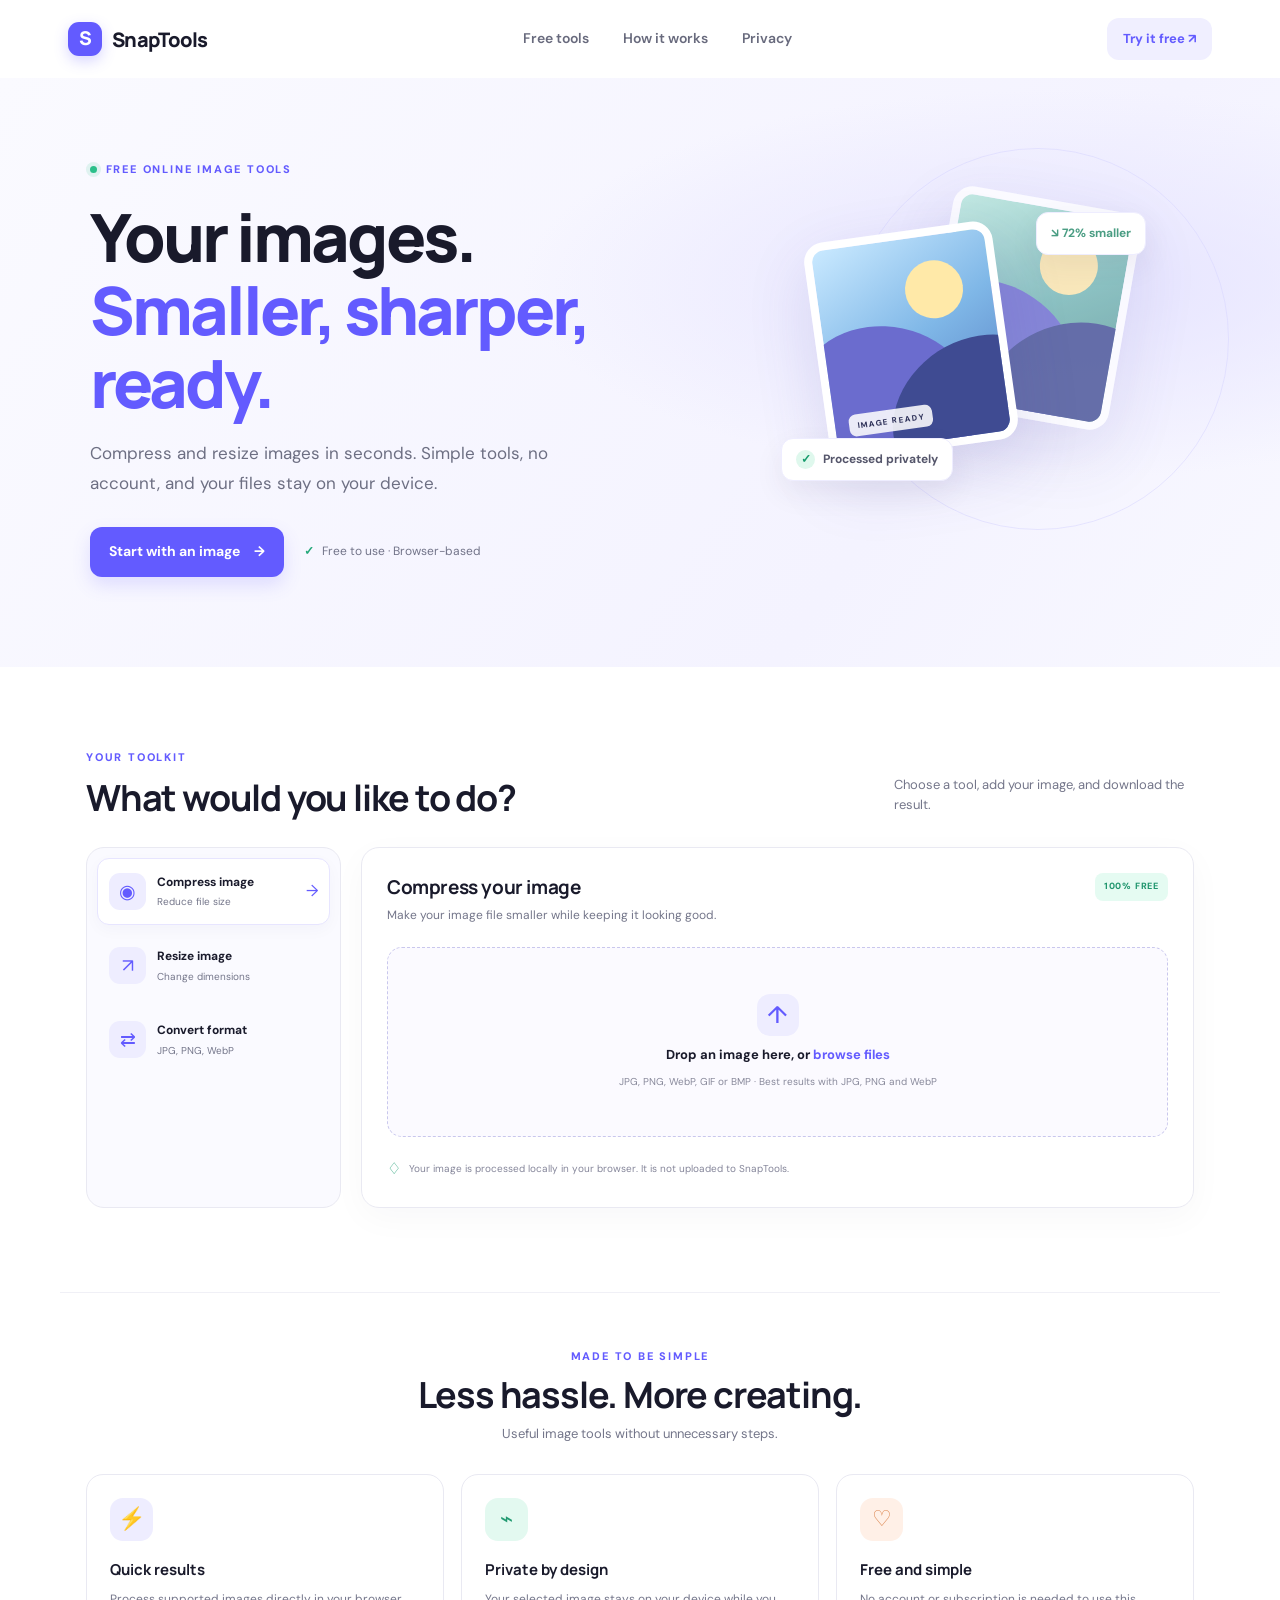
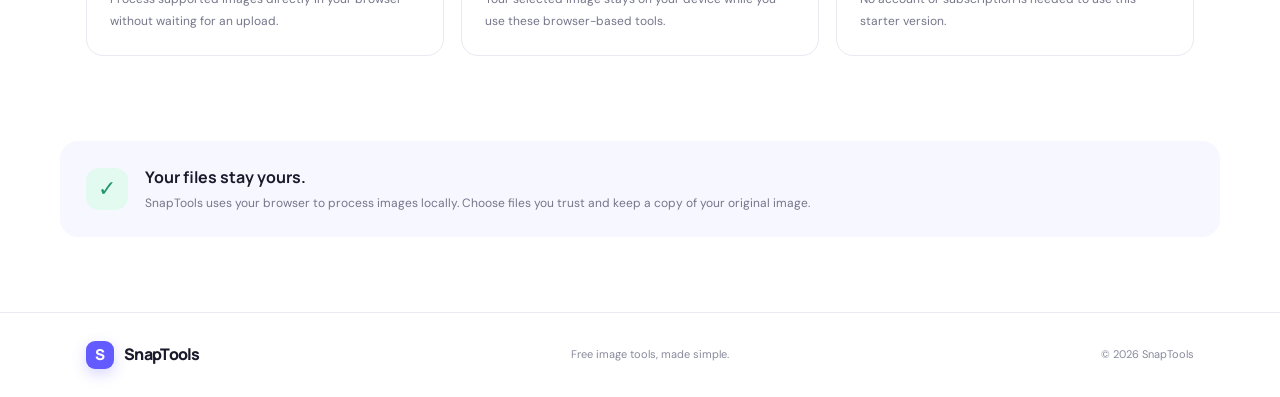
==== index.html @ 1ac456c7 "Launch SnapTools website" ====
<!doctype html>
<html lang="en">
<head>
  <meta charset="utf-8">
  <meta name="viewport" content="width=device-width, initial-scale=1">
  <meta name="theme-color" content="#635bff">
  <meta name="description" content="Discover free online tools with SnapTools. Count words, convert text case, and generate secure random passwords quickly and easily.">
  <meta name="robots" content="index, follow">
  <meta name="author" content="SnapTools">
  <meta property="og:title" content="SnapTools — Free Online Tools">
  <meta property="og:description" content="Discover free online tools with SnapTools. Count words, convert text case, and generate secure random passwords quickly and easily.">
  <meta property="og:type" content="website">
  <meta property="og:site_name" content="SnapTools">
  <meta name="twitter:card" content="summary">
  <meta name="twitter:title" content="SnapTools — Free Online Tools">
  <meta name="twitter:description" content="Discover free online tools with SnapTools. Count words, convert text case, and generate secure random passwords quickly and easily.">
  <title>SnapTools — Free Online Tools</title>
  <link rel="stylesheet" href="style.css">
  <script src="app.js" defer></script>
</head>
<body>
  <header class="site-header">
    <a class="brand" href="#" aria-label="SnapTools home"><span class="brand-mark">S</span> SnapTools</a>
    <nav class="nav-links" aria-label="Main navigation">
      <a href="#tools">Free tools</a>
      <a href="#how-it-works">How it works</a>
      <a href="#privacy">Privacy</a>
    </nav>
    <a class="header-cta" href="#tools">Try it free <span aria-hidden="true">↗</span></a>
  </header>

  <main>
    <section class="hero">
      <div class="eyebrow"><span class="status-dot"></span> FREE ONLINE IMAGE TOOLS</div>
      <h1>Your images.<br><span>Smaller, sharper, ready.</span></h1>
      <p class="hero-copy">Compress and resize images in seconds. Simple tools, no account, and your files stay on your device.</p>
      <div class="hero-actions">
        <a class="primary-button" href="#tools">Start with an image <span aria-hidden="true">→</span></a>
        <span class="trust-note"><span aria-hidden="true">✓</span> Free to use · Browser-based</span>
      </div>
      <div class="hero-art" aria-hidden="true">
        <div class="art-card art-card-back"><span class="art-sun"></span><span class="art-hill hill-one"></span><span class="art-hill hill-two"></span></div>
        <div class="art-card art-card-front"><span class="art-sun"></span><span class="art-hill hill-one"></span><span class="art-hill hill-two"></span><span class="art-label">IMAGE READY</span></div>
        <div class="floating-chip chip-top">↘ 72% smaller</div>
        <div class="floating-chip chip-bottom"><span class="tiny-check">✓</span> Processed privately</div>
      </div>
    </section>

    <section class="tools-section section-wrap" id="tools">
      <div class="section-heading">
        <div>
          <div class="eyebrow">YOUR TOOLKIT</div>
          <h2>What would you like to do?</h2>
        </div>
        <p>Choose a tool, add your image, and download the result.</p>
      </div>

      <div class="tool-layout">
        <aside class="tool-sidebar" aria-label="Choose image tool">
          <button class="tool-tab active" data-mode="compress" type="button"><span class="tool-icon">◉</span><span><strong>Compress image</strong><small>Reduce file size</small></span><span class="tab-arrow">→</span></button>
          <button class="tool-tab" data-mode="resize" type="button"><span class="tool-icon">↗</span><span><strong>Resize image</strong><small>Change dimensions</small></span><span class="tab-arrow">→</span></button>
          <button class="tool-tab" data-mode="convert" type="button"><span class="tool-icon">⇄</span><span><strong>Convert format</strong><small>JPG, PNG, WebP</small></span><span class="tab-arrow">→</span></button>
        </aside>

        <div class="tool-panel">
          <div class="panel-heading">
            <div><h3 id="tool-title">Compress your image</h3><p id="tool-description">Make your image file smaller while keeping it looking good.</p></div>
            <span class="free-pill">100% FREE</span>
          </div>

          <label class="drop-zone" id="drop-zone" for="image-input">
            <input id="image-input" type="file" accept="image/jpeg,image/png,image/webp,image/gif,image/bmp" hidden>
            <span class="upload-symbol">↑</span>
            <strong>Drop an image here, or <span>browse files</span></strong>
            <small>JPG, PNG, WebP, GIF or BMP · Best results with JPG, PNG and WebP</small>
          </label>

          <div class="workspace hidden" id="workspace">
            <div class="file-summary">
              <div class="file-thumb" id="file-thumb">IMG</div>
              <div class="file-info"><strong id="file-name">image.jpg</strong><span id="file-details">1200 × 800 · 250 KB</span></div>
              <button class="text-button" id="remove-image" type="button">Remove</button>
            </div>

            <div class="settings" id="compress-settings">
              <div class="setting-line"><label for="quality">Image quality</label><strong id="quality-value">80%</strong></div>
              <input id="quality" type="range" min="20" max="100" value="80">
              <div class="range-labels"><span>Smaller file</span><span>Higher quality</span></div>
            </div>

            <div class="settings hidden" id="resize-settings">
              <div class="dimension-grid">
                <label>Width (px)<input id="width-input" type="number" min="1" max="12000" placeholder="Width"></label>
                <label>Height (px)<input id="height-input" type="number" min="1" max="12000" placeholder="Height"></label>
              </div>
              <label class="check-line"><input id="keep-ratio" type="checkbox" checked> Keep aspect ratio</label>
            </div>

            <div class="settings hidden" id="convert-settings">
              <label class="select-label" for="format-select">Output format</label>
              <select id="format-select"><option value="image/webp">WebP (recommended)</option><option value="image/jpeg">JPG</option><option value="image/png">PNG</option></select>
              <p class="small-help">Note: JPG does not support transparency. Transparent areas become white.</p>
            </div>

            <div class="result-box hidden" id="result-box" aria-live="polite">
              <div><span class="result-label">YOUR RESULT</span><strong id="result-title">Ready to download</strong><p id="result-details"></p></div>
              <span class="result-badge" id="result-badge">READY</span>
            </div>
            <div class="tool-actions">
              <button class="primary-button" id="process-button" type="button">Process image <span aria-hidden="true">→</span></button>
              <button class="secondary-button hidden" id="download-button" type="button">Download image ↓</button>
            </div>
            <p class="error-message hidden" id="error-message" role="alert"></p>
          </div>
          <p class="privacy-note"><span aria-hidden="true">♢</span> Your image is processed locally in your browser. It is not uploaded to SnapTools.</p>
        </div>
      </div>
    </section>

    <section class="features-section section-wrap" id="how-it-works">
      <div class="section-heading centered">
        <div class="eyebrow">MADE TO BE SIMPLE</div>
        <h2>Less hassle. More creating.</h2>
        <p>Useful image tools without unnecessary steps.</p>
      </div>
      <div class="feature-grid">
        <article class="feature-card"><span class="feature-icon purple">⚡</span><h3>Quick results</h3><p>Process supported images directly in your browser without waiting for an upload.</p></article>
        <article class="feature-card"><span class="feature-icon mint">⌁</span><h3>Private by design</h3><p>Your selected image stays on your device while you use these browser-based tools.</p></article>
        <article class="feature-card"><span class="feature-icon peach">♡</span><h3>Free and simple</h3><p>No account or subscription is needed to use this starter version.</p></article>
      </div>
    </section>

    <section class="privacy-banner section-wrap" id="privacy">
      <div class="privacy-symbol">✓</div>
      <div><h2>Your files stay yours.</h2><p>SnapTools uses your browser to process images locally. Choose files you trust and keep a copy of your original image.</p></div>
    </section>
  </main>

  <footer class="site-footer"><a class="brand" href="#"><span class="brand-mark">S</span> SnapTools</a><span>Free image tools, made simple.</span><span>© <span id="year"></span> SnapTools</span></footer>
</body>
</html>
---- style.css ----
@import url('https://fonts.googleapis.com/css2?family=DM+Sans:wght@400;500;600;700&family=Manrope:wght@400;500;600;700;800&display=swap');

:root{--ink:#191a2b;--muted:#74768a;--line:#e9e9f2;--purple:#635bff;--purple-dark:#5148e5;--soft:#f7f7ff;--mint:#dcf8ed;--radius:22px}
*{box-sizing:border-box}
html{scroll-behavior:smooth;scroll-padding-top:90px}
body{margin:0;background:#fff;color:var(--ink);font-family:'DM Sans',Arial,sans-serif;line-height:1.55}
a{color:inherit;text-decoration:none}
button,input,select{font:inherit}
button{cursor:pointer}
.site-header{height:78px;max-width:1200px;margin:auto;padding:0 28px;display:flex;align-items:center;justify-content:space-between;gap:24px}
.brand{display:inline-flex;align-items:center;gap:10px;font-family:Manrope,sans-serif;font-weight:800;font-size:20px;letter-spacing:-.7px;white-space:nowrap}
.brand-mark{display:grid;place-items:center;width:34px;height:34px;border-radius:11px;background:var(--purple);color:#fff;font-weight:800;font-size:19px;box-shadow:0 5px 14px #635bff40}
.nav-links{display:flex;gap:34px;color:#686a7d;font-size:14px;font-weight:600}
.nav-links a:hover,.text-button:hover{color:var(--purple)}
.header-cta{font-size:13px;font-weight:700;background:#f0efff;padding:11px 16px;border-radius:12px;color:var(--purple)}
.hero{position:relative;overflow:hidden;min-height:520px;padding:83px max(7vw,28px) 90px;background:radial-gradient(ellipse at 83% 35%,#e6e4ff 0,transparent 36%),linear-gradient(125deg,#fafaff,#f4f3ff 70%,#f8f8ff)}
.hero:after{content:"";position:absolute;width:380px;height:380px;border:1px solid #d8d5ff;border-radius:50%;right:4%;top:70px;opacity:.55}
.eyebrow{font-size:11px;letter-spacing:1.8px;font-weight:800;color:var(--purple);display:flex;align-items:center;gap:9px}
.status-dot{width:7px;height:7px;border-radius:50%;background:#2bbf8a;box-shadow:0 0 0 4px #2bbf8a20}
.hero h1{font-family:Manrope,sans-serif;font-size:clamp(40px,5.2vw,68px);line-height:1.1;letter-spacing:-3px;margin:22px 0 18px;max-width:650px;font-weight:800}
.hero h1 span{color:var(--purple)}
.hero-copy{font-size:17px;color:#6d6f83;max-width:490px;line-height:1.8;margin:0}
.hero-actions{display:flex;align-items:center;gap:20px;margin-top:28px;flex-wrap:wrap}
.primary-button,.secondary-button{border:0;border-radius:12px;padding:14px 19px;display:inline-flex;align-items:center;justify-content:center;gap:14px;font-size:14px;font-weight:700;transition:transform .2s,background .2s}
.primary-button{background:var(--purple);color:#fff;box-shadow:0 8px 18px #635bff2b}
.primary-button:hover{background:var(--purple-dark);transform:translateY(-1px)}
.secondary-button{background:#f0efff;color:var(--purple)}
.secondary-button:hover{background:#e5e3ff}
.trust-note{font-size:12px;color:#727489}.trust-note span{color:#23a879;font-weight:800;margin-right:5px}
.hero-art{position:absolute;right:12%;top:116px;width:320px;height:300px;z-index:1}
.art-card{position:absolute;width:190px;height:220px;border:8px solid #fff;border-radius:20px;overflow:hidden;box-shadow:0 25px 65px #4a42a426;background:linear-gradient(150deg,#b7e8db,#73b8b2 50%,#4e8c8a)}
.art-card-back{right:0;top:4px;transform:rotate(10deg);opacity:.78}
.art-card-front{left:10px;top:37px;transform:rotate(-8deg);background:linear-gradient(150deg,#c9e9ff,#7fb7e7 50%,#547bc1)}
.art-sun{position:absolute;width:58px;height:58px;border-radius:50%;background:#ffe9a8;top:25px;right:28px}
.art-hill{position:absolute;bottom:-30px;width:180px;height:150px;border-radius:50% 50% 0 0}
.hill-one{background:#6b6cce;left:-35px;transform:rotate(20deg)}
.hill-two{background:#3f4b92;right:-60px;bottom:-55px;transform:rotate(-25deg)}
.art-label{position:absolute;bottom:15px;left:14px;background:#ffffffdc;color:#31345b;border-radius:7px;padding:5px 8px;font-size:8px;font-weight:800;letter-spacing:1.2px}
.floating-chip{position:absolute;background:#fff;border:1px solid #eeedff;border-radius:12px;padding:11px 14px;box-shadow:0 12px 30px #33315c12;font-size:12px;font-weight:700;white-space:nowrap}
.chip-top{right:-20px;top:18px;color:#4a9d83}.chip-bottom{bottom:13px;left:-25px;color:#55566b}.tiny-check{display:inline-grid;place-items:center;width:19px;height:19px;background:#dff8ed;border-radius:50%;color:#169b6c;margin-right:5px}
.section-wrap{max-width:1160px;margin:auto;padding-left:26px;padding-right:26px}
.tools-section{padding-top:82px;padding-bottom:84px}
.section-heading{display:flex;align-items:end;justify-content:space-between;gap:24px;margin-bottom:28px}
.section-heading h2{font-family:Manrope,sans-serif;font-size:clamp(26px,3vw,36px);letter-spacing:-1.2px;line-height:1.2;margin:10px 0 0}
.section-heading>p{max-width:300px;color:var(--muted);font-size:13px;margin:0 0 4px}
.tool-layout{display:grid;grid-template-columns:255px minmax(0,1fr);gap:20px;align-items:stretch}
.tool-sidebar{background:#fafaff;border:1px solid var(--line);border-radius:18px;padding:10px;display:flex;flex-direction:column;gap:7px}
.tool-tab{display:flex;align-items:center;gap:11px;text-align:left;border:1px solid transparent;background:transparent;border-radius:12px;padding:14px 11px;color:var(--ink)}
.tool-tab.active{background:#fff;border-color:#e7e5ff;box-shadow:0 5px 16px #24215c08}
.tool-icon{display:grid;place-items:center;width:37px;height:37px;border-radius:11px;background:#eeedff;color:var(--purple);font-size:19px;flex-shrink:0}
.tool-tab strong,.tool-tab small{display:block}.tool-tab strong{font-size:12px}.tool-tab small{font-size:10px;color:var(--muted);margin-top:3px}
.tab-arrow{margin-left:auto;color:var(--purple);opacity:0}.tool-tab.active .tab-arrow{opacity:1}
.tool-panel{border:1px solid var(--line);border-radius:18px;padding:25px;min-width:0;box-shadow:0 10px 35px #25244a08}
.panel-heading{display:flex;align-items:start;justify-content:space-between;gap:16px;margin-bottom:22px}
.panel-heading h3{font-family:Manrope,sans-serif;font-size:19px;letter-spacing:-.4px;margin:0 0 4px}
.panel-heading p{font-size:12px;color:var(--muted);margin:0}
.free-pill{font-size:9px;letter-spacing:.8px;font-weight:800;color:#21966e;background:#e5fbf2;border-radius:8px;padding:7px 9px;white-space:nowrap}
.drop-zone{min-height:190px;border:1.5px dashed #c9c7ed;background:#fbfaff;border-radius:15px;display:flex;flex-direction:column;align-items:center;justify-content:center;text-align:center;padding:25px 15px;gap:9px;cursor:pointer;transition:background .2s,border .2s}
.drop-zone:hover,.drop-zone.dragover{background:#f1f0ff;border-color:var(--purple)}
.upload-symbol{display:grid;place-items:center;width:42px;height:42px;background:#eeedff;color:var(--purple);border-radius:13px;font-size:24px;font-weight:500}
.drop-zone strong{font-size:13px}.drop-zone strong span{color:var(--purple)}
.drop-zone small{font-size:10px;color:#88899b;max-width:390px}
.privacy-note{display:flex;align-items:center;gap:8px;color:#85869a;font-size:10px;margin:20px 0 0}.privacy-note span{font-size:16px;color:#39a984}
.workspace{margin-top:17px}
.hidden{display:none!important}
.file-summary{display:flex;align-items:center;gap:11px;padding:11px;background:#fafaff;border:1px solid var(--line);border-radius:12px}
.file-thumb{width:43px;height:43px;display:grid;place-items:center;background:#eae8ff;border-radius:9px;color:var(--purple);font-size:10px;font-weight:800;overflow:hidden;background-size:cover;background-position:center;flex-shrink:0}
.file-info{display:flex;flex-direction:column;gap:3px;min-width:0;flex:1}.file-info strong{font-size:12px;overflow-wrap:anywhere}.file-info span{font-size:10px;color:var(--muted)}
.text-button{border:0;background:transparent;color:#85869a;font-size:11px;font-weight:700}
.settings{padding:18px 2px 5px}
.setting-line{display:flex;align-items:center;justify-content:space-between;font-size:12px}.setting-line strong{color:var(--purple)}
input[type=range]{width:100%;accent-color:var(--purple);margin:16px 0 4px}
.range-labels{display:flex;justify-content:space-between;color:#8b8ca0;font-size:10px}
.dimension-grid{display:grid;grid-template-columns:1fr 1fr;gap:12px}
.dimension-grid label,.select-label{font-size:11px;font-weight:700;color:#5f6075;display:flex;flex-direction:column;gap:7px}
.dimension-grid input,.settings select{width:100%;border:1px solid #e2e2ee;border-radius:9px;padding:10px;background:#fff;color:var(--ink);outline-color:var(--purple)}
.check-line{display:flex;align-items:center;gap:8px;margin-top:13px;font-size:11px;color:#686a7d}.check-line input{accent-color:var(--purple)}
.settings select{margin-top:8px;font-size:12px}.small-help{font-size:10px;color:#85869a}
.result-box{display:flex;justify-content:space-between;align-items:center;gap:15px;background:#edfbf5;border:1px solid #d3f3e4;border-radius:12px;padding:13px 15px;margin:15px 0}
.result-box>div{display:flex;flex-direction:column;gap:3px}.result-label{font-size:8px;letter-spacing:1.1px;color:#22966e;font-weight:800}.result-box strong{font-size:12px}.result-box p{font-size:10px;color:#588573;margin:0}.result-badge{background:#d5f7e7;color:#16835e;border-radius:7px;padding:6px 8px;font-size:9px;font-weight:800}
.tool-actions{display:flex;gap:10px;flex-wrap:wrap;margin-top:17px}.tool-actions .primary-button,.tool-actions .secondary-button{font-size:12px;padding:12px 16px}
.error-message{font-size:11px;color:#bd3434;background:#fff1f1;padding:10px;border-radius:8px}
.features-section{padding-top:55px;padding-bottom:85px;border-top:1px solid #f0f0f6}
.centered{display:flex;flex-direction:column;align-items:center;text-align:center;gap:8px;margin-bottom:30px}.centered h2{margin:0}.centered p{margin:0;color:var(--muted);font-size:13px}
.feature-grid{display:grid;grid-template-columns:repeat(3,1fr);gap:17px}
.feature-card{border:1px solid var(--line);border-radius:17px;padding:23px;background:#fff}
.feature-icon{display:grid;place-items:center;width:43px;height:43px;border-radius:13px;font-size:22px;margin-bottom:17px}.purple{background:#eeedff;color:var(--purple)}.mint{background:#e3f9f0;color:#239b72}.peach{background:#fff0e7;color:#dc8750}
.feature-card h3{font-family:Manrope,sans-serif;font-size:15px;margin:0 0 8px}.feature-card p{font-size:12px;line-height:1.8;color:var(--muted);margin:0}
.privacy-banner{margin-bottom:75px;border-radius:18px;background:#f7f7ff;display:flex;align-items:center;gap:17px;padding-top:24px;padding-bottom:24px}
.privacy-symbol{width:42px;height:42px;border-radius:13px;background:#e2faef;color:#21966e;display:grid;place-items:center;font-size:22px;flex-shrink:0}
.privacy-banner h2{font-family:Manrope,sans-serif;font-size:16px;margin:0 0 4px}.privacy-banner p{font-size:12px;color:var(--muted);margin:0}
.site-footer{border-top:1px solid var(--line);min-height:85px;padding:20px max(calc((100vw - 1108px)/2),26px);display:flex;align-items:center;justify-content:space-between;gap:18px;color:#88899b;font-size:11px}.site-footer .brand{color:var(--ink);font-size:16px}.site-footer .brand-mark{width:28px;height:28px;font-size:15px;border-radius:9px}
@media(max-width:900px){.hero{padding-top:70px;padding-bottom:75px}.hero-art{right:3%;transform:scale(.82);transform-origin:center right;opacity:.75}.hero h1,.hero-copy,.hero-actions,.hero .eyebrow{position:relative;z-index:2}.hero h1{max-width:520px}.hero-copy{max-width:420px}.tool-layout{grid-template-columns:1fr}.tool-sidebar{display:grid;grid-template-columns:repeat(3,1fr)}.tool-tab{padding:11px 8px;gap:7px}.tool-tab small{font-size:9px}.tab-arrow{display:none}}
@media(max-width:640px){.site-header{height:68px;padding:0 18px}.nav-links{display:none}.brand{font-size:18px}.header-cta{padding:9px 12px;font-size:11px}.hero{padding:60px 22px 290px;min-height:690px}.hero h1{font-size:43px;letter-spacing:-2.2px}.hero-copy{font-size:14px;max-width:440px}.hero-art{top:auto;bottom:15px;right:50%;transform:translateX(50%) scale(.83);transform-origin:center center;opacity:1}.hero:after{top:auto;bottom:10px;right:10%;width:300px;height:300px}.hero-actions{align-items:flex-start;flex-direction:column;gap:13px}.section-wrap{padding-left:17px;padding-right:17px}.tools-section{padding-top:58px;padding-bottom:60px}.section-heading{align-items:flex-start;flex-direction:column;gap:10px}.section-heading h2{font-size:28px}.section-heading>p{font-size:12px}.tool-sidebar{grid-template-columns:1fr;gap:5px}.tool-tab{padding:10px}.tool-tab small{font-size:10px}.tab-arrow{display:block}.tool-panel{padding:17px}.panel-heading{gap:8px}.panel-heading h3{font-size:17px}.panel-heading p{font-size:11px;max-width:270px}.free-pill{font-size:8px;padding:6px}.drop-zone{min-height:175px}.drop-zone strong{font-size:12px}.drop-zone small{line-height:1.6}.feature-grid{grid-template-columns:1fr}.features-section{padding-top:45px;padding-bottom:55px}.feature-card{padding:19px}.privacy-banner{margin-bottom:50px;align-items:flex-start;padding-top:20px;padding-bottom:20px}.site-footer{padding:22px 18px;flex-wrap:wrap;justify-content:center;text-align:center}.site-footer .brand{width:100%;justify-content:center}}
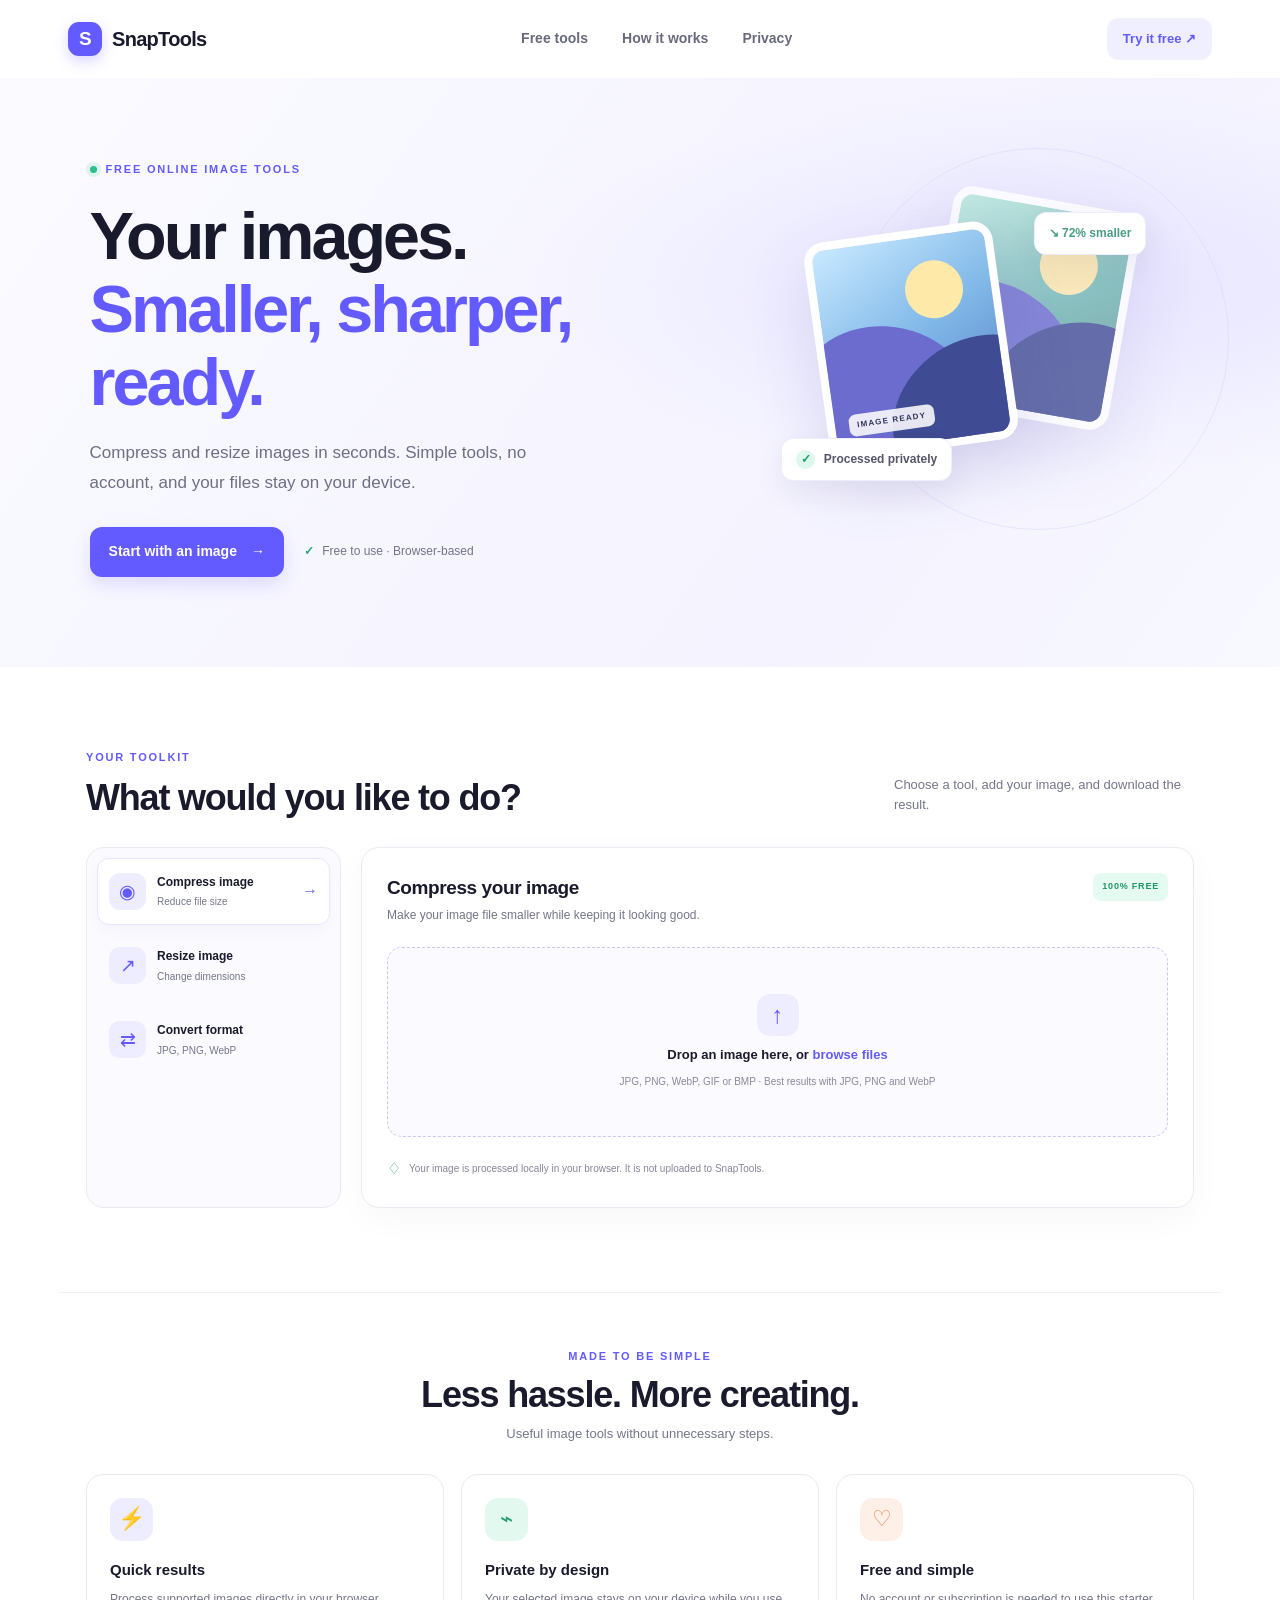
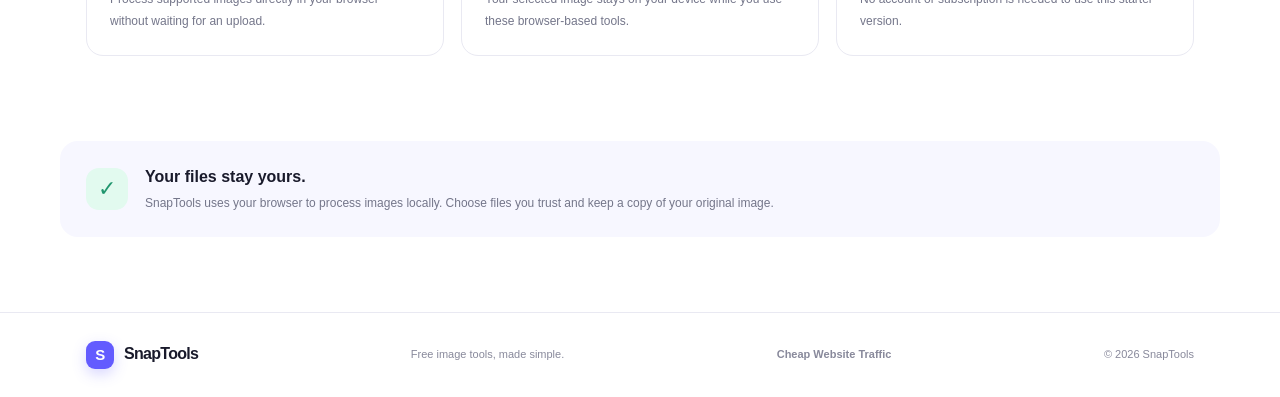
==== commit 87c3968d: "Add SigmaTraffic reciprocal link to footer" ====
--- a/index.html
+++ b/index.html
@@ -108,6 +108,13 @@
             </div>
             <div class="tool-actions">
               <button class="primary-button" id="process-button" type="button">Process image <span aria-hidden="true">→</span></button>
+              <div class="hidden" id="download-format-wrap">
+                <label class="select-label" for="download-format">Download format</label>
+                <select id="download-format">
+                  <option value="image/png">PNG</option>
+                  <option value="image/jpeg">JPG</option>
+                </select>
+              </div>
               <button class="secondary-button hidden" id="download-button" type="button">Download image ↓</button>
             </div>
             <p class="error-message hidden" id="error-message" role="alert"></p>
@@ -136,6 +143,6 @@
     </section>
   </main>
 
-  <footer class="site-footer"><a class="brand" href="#"><span class="brand-mark">S</span> SnapTools</a><span>Free image tools, made simple.</span><span>© <span id="year"></span> SnapTools</span></footer>
+  <footer class="site-footer"><a class="brand" href="#"><span class="brand-mark">S</span> SnapTools</a><span>Free image tools, made simple.</span><span class="footer-sp"><a class="footer-link" href="https://www.sigmatraffic.com?ref=332520">Cheap Website Traffic</a></span><span>© <span id="year"></span> SnapTools</span></footer>
 </body>
 </html>
--- a/style.css
+++ b/style.css
@@ -1,14 +1,12 @@
-@import url('https://fonts.googleapis.com/css2?family=DM+Sans:wght@400;500;600;700&family=Manrope:wght@400;500;600;700;800&display=swap');
-
 :root{--ink:#191a2b;--muted:#74768a;--line:#e9e9f2;--purple:#635bff;--purple-dark:#5148e5;--soft:#f7f7ff;--mint:#dcf8ed;--radius:22px}
 *{box-sizing:border-box}
 html{scroll-behavior:smooth;scroll-padding-top:90px}
-body{margin:0;background:#fff;color:var(--ink);font-family:'DM Sans',Arial,sans-serif;line-height:1.55}
+body{margin:0;background:#fff;color:var(--ink);font-family:Arial,Helvetica,sans-serif;line-height:1.55}
 a{color:inherit;text-decoration:none}
 button,input,select{font:inherit}
 button{cursor:pointer}
 .site-header{height:78px;max-width:1200px;margin:auto;padding:0 28px;display:flex;align-items:center;justify-content:space-between;gap:24px}
-.brand{display:inline-flex;align-items:center;gap:10px;font-family:Manrope,sans-serif;font-weight:800;font-size:20px;letter-spacing:-.7px;white-space:nowrap}
+.brand{display:inline-flex;align-items:center;gap:10px;font-family:Arial,Helvetica,sans-serif;font-weight:800;font-size:20px;letter-spacing:-.7px;white-space:nowrap}
 .brand-mark{display:grid;place-items:center;width:34px;height:34px;border-radius:11px;background:var(--purple);color:#fff;font-weight:800;font-size:19px;box-shadow:0 5px 14px #635bff40}
 .nav-links{display:flex;gap:34px;color:#686a7d;font-size:14px;font-weight:600}
 .nav-links a:hover,.text-button:hover{color:var(--purple)}
@@ -17,7 +15,7 @@
 .hero:after{content:"";position:absolute;width:380px;height:380px;border:1px solid #d8d5ff;border-radius:50%;right:4%;top:70px;opacity:.55}
 .eyebrow{font-size:11px;letter-spacing:1.8px;font-weight:800;color:var(--purple);display:flex;align-items:center;gap:9px}
 .status-dot{width:7px;height:7px;border-radius:50%;background:#2bbf8a;box-shadow:0 0 0 4px #2bbf8a20}
-.hero h1{font-family:Manrope,sans-serif;font-size:clamp(40px,5.2vw,68px);line-height:1.1;letter-spacing:-3px;margin:22px 0 18px;max-width:650px;font-weight:800}
+.hero h1{font-family:Arial,Helvetica,sans-serif;font-size:clamp(40px,5.2vw,68px);line-height:1.1;letter-spacing:-3px;margin:22px 0 18px;max-width:650px;font-weight:800}
 .hero h1 span{color:var(--purple)}
 .hero-copy{font-size:17px;color:#6d6f83;max-width:490px;line-height:1.8;margin:0}
 .hero-actions{display:flex;align-items:center;gap:20px;margin-top:28px;flex-wrap:wrap}
@@ -41,7 +39,7 @@
 .section-wrap{max-width:1160px;margin:auto;padding-left:26px;padding-right:26px}
 .tools-section{padding-top:82px;padding-bottom:84px}
 .section-heading{display:flex;align-items:end;justify-content:space-between;gap:24px;margin-bottom:28px}
-.section-heading h2{font-family:Manrope,sans-serif;font-size:clamp(26px,3vw,36px);letter-spacing:-1.2px;line-height:1.2;margin:10px 0 0}
+.section-heading h2{font-family:Arial,Helvetica,sans-serif;font-size:clamp(26px,3vw,36px);letter-spacing:-1.2px;line-height:1.2;margin:10px 0 0}
 .section-heading>p{max-width:300px;color:var(--muted);font-size:13px;margin:0 0 4px}
 .tool-layout{display:grid;grid-template-columns:255px minmax(0,1fr);gap:20px;align-items:stretch}
 .tool-sidebar{background:#fafaff;border:1px solid var(--line);border-radius:18px;padding:10px;display:flex;flex-direction:column;gap:7px}
@@ -52,7 +50,7 @@
 .tab-arrow{margin-left:auto;color:var(--purple);opacity:0}.tool-tab.active .tab-arrow{opacity:1}
 .tool-panel{border:1px solid var(--line);border-radius:18px;padding:25px;min-width:0;box-shadow:0 10px 35px #25244a08}
 .panel-heading{display:flex;align-items:start;justify-content:space-between;gap:16px;margin-bottom:22px}
-.panel-heading h3{font-family:Manrope,sans-serif;font-size:19px;letter-spacing:-.4px;margin:0 0 4px}
+.panel-heading h3{font-family:Arial,Helvetica,sans-serif;font-size:19px;letter-spacing:-.4px;margin:0 0 4px}
 .panel-heading p{font-size:12px;color:var(--muted);margin:0}
 .free-pill{font-size:9px;letter-spacing:.8px;font-weight:800;color:#21966e;background:#e5fbf2;border-radius:8px;padding:7px 9px;white-space:nowrap}
 .drop-zone{min-height:190px;border:1.5px dashed #c9c7ed;background:#fbfaff;border-radius:15px;display:flex;flex-direction:column;align-items:center;justify-content:center;text-align:center;padding:25px 15px;gap:9px;cursor:pointer;transition:background .2s,border .2s}
@@ -79,16 +77,18 @@
 .result-box{display:flex;justify-content:space-between;align-items:center;gap:15px;background:#edfbf5;border:1px solid #d3f3e4;border-radius:12px;padding:13px 15px;margin:15px 0}
 .result-box>div{display:flex;flex-direction:column;gap:3px}.result-label{font-size:8px;letter-spacing:1.1px;color:#22966e;font-weight:800}.result-box strong{font-size:12px}.result-box p{font-size:10px;color:#588573;margin:0}.result-badge{background:#d5f7e7;color:#16835e;border-radius:7px;padding:6px 8px;font-size:9px;font-weight:800}
 .tool-actions{display:flex;gap:10px;flex-wrap:wrap;margin-top:17px}.tool-actions .primary-button,.tool-actions .secondary-button{font-size:12px;padding:12px 16px}
+#download-format-wrap{display:flex;flex-direction:column;gap:5px;max-width:150px}
+#download-format-wrap select{border:1px solid #e2e2ee;border-radius:9px;padding:10px;background:#fff;color:var(--ink);font-size:12px;outline-color:var(--ink);width:100%}
 .error-message{font-size:11px;color:#bd3434;background:#fff1f1;padding:10px;border-radius:8px}
 .features-section{padding-top:55px;padding-bottom:85px;border-top:1px solid #f0f0f6}
 .centered{display:flex;flex-direction:column;align-items:center;text-align:center;gap:8px;margin-bottom:30px}.centered h2{margin:0}.centered p{margin:0;color:var(--muted);font-size:13px}
 .feature-grid{display:grid;grid-template-columns:repeat(3,1fr);gap:17px}
 .feature-card{border:1px solid var(--line);border-radius:17px;padding:23px;background:#fff}
 .feature-icon{display:grid;place-items:center;width:43px;height:43px;border-radius:13px;font-size:22px;margin-bottom:17px}.purple{background:#eeedff;color:var(--purple)}.mint{background:#e3f9f0;color:#239b72}.peach{background:#fff0e7;color:#dc8750}
-.feature-card h3{font-family:Manrope,sans-serif;font-size:15px;margin:0 0 8px}.feature-card p{font-size:12px;line-height:1.8;color:var(--muted);margin:0}
+.feature-card h3{font-family:Arial,Helvetica,sans-serif;font-size:15px;margin:0 0 8px}.feature-card p{font-size:12px;line-height:1.8;color:var(--muted);margin:0}
 .privacy-banner{margin-bottom:75px;border-radius:18px;background:#f7f7ff;display:flex;align-items:center;gap:17px;padding-top:24px;padding-bottom:24px}
 .privacy-symbol{width:42px;height:42px;border-radius:13px;background:#e2faef;color:#21966e;display:grid;place-items:center;font-size:22px;flex-shrink:0}
-.privacy-banner h2{font-family:Manrope,sans-serif;font-size:16px;margin:0 0 4px}.privacy-banner p{font-size:12px;color:var(--muted);margin:0}
-.site-footer{border-top:1px solid var(--line);min-height:85px;padding:20px max(calc((100vw - 1108px)/2),26px);display:flex;align-items:center;justify-content:space-between;gap:18px;color:#88899b;font-size:11px}.site-footer .brand{color:var(--ink);font-size:16px}.site-footer .brand-mark{width:28px;height:28px;font-size:15px;border-radius:9px}
+.privacy-banner h2{font-family:Arial,Helvetica,sans-serif;font-size:16px;margin:0 0 4px}.privacy-banner p{font-size:12px;color:var(--muted);margin:0}
+.site-footer{border-top:1px solid var(--line);min-height:85px;padding:20px max(calc((100vw - 1108px)/2),26px);display:flex;align-items:center;justify-content:space-between;gap:18px;color:#88899b;font-size:11px}.site-footer .brand{color:var(--ink);font-size:16px}.site-footer .brand-mark{width:28px;height:28px;font-size:15px;border-radius:9px}.site-footer .footer-link{color:#88899b;font-size:11px;font-weight:700}.site-footer .footer-link:hover{color:var(--ink);text-decoration:underline}
 @media(max-width:900px){.hero{padding-top:70px;padding-bottom:75px}.hero-art{right:3%;transform:scale(.82);transform-origin:center right;opacity:.75}.hero h1,.hero-copy,.hero-actions,.hero .eyebrow{position:relative;z-index:2}.hero h1{max-width:520px}.hero-copy{max-width:420px}.tool-layout{grid-template-columns:1fr}.tool-sidebar{display:grid;grid-template-columns:repeat(3,1fr)}.tool-tab{padding:11px 8px;gap:7px}.tool-tab small{font-size:9px}.tab-arrow{display:none}}
 @media(max-width:640px){.site-header{height:68px;padding:0 18px}.nav-links{display:none}.brand{font-size:18px}.header-cta{padding:9px 12px;font-size:11px}.hero{padding:60px 22px 290px;min-height:690px}.hero h1{font-size:43px;letter-spacing:-2.2px}.hero-copy{font-size:14px;max-width:440px}.hero-art{top:auto;bottom:15px;right:50%;transform:translateX(50%) scale(.83);transform-origin:center center;opacity:1}.hero:after{top:auto;bottom:10px;right:10%;width:300px;height:300px}.hero-actions{align-items:flex-start;flex-direction:column;gap:13px}.section-wrap{padding-left:17px;padding-right:17px}.tools-section{padding-top:58px;padding-bottom:60px}.section-heading{align-items:flex-start;flex-direction:column;gap:10px}.section-heading h2{font-size:28px}.section-heading>p{font-size:12px}.tool-sidebar{grid-template-columns:1fr;gap:5px}.tool-tab{padding:10px}.tool-tab small{font-size:10px}.tab-arrow{display:block}.tool-panel{padding:17px}.panel-heading{gap:8px}.panel-heading h3{font-size:17px}.panel-heading p{font-size:11px;max-width:270px}.free-pill{font-size:8px;padding:6px}.drop-zone{min-height:175px}.drop-zone strong{font-size:12px}.drop-zone small{line-height:1.6}.feature-grid{grid-template-columns:1fr}.features-section{padding-top:45px;padding-bottom:55px}.feature-card{padding:19px}.privacy-banner{margin-bottom:50px;align-items:flex-start;padding-top:20px;padding-bottom:20px}.site-footer{padding:22px 18px;flex-wrap:wrap;justify-content:center;text-align:center}.site-footer .brand{width:100%;justify-content:center}}
